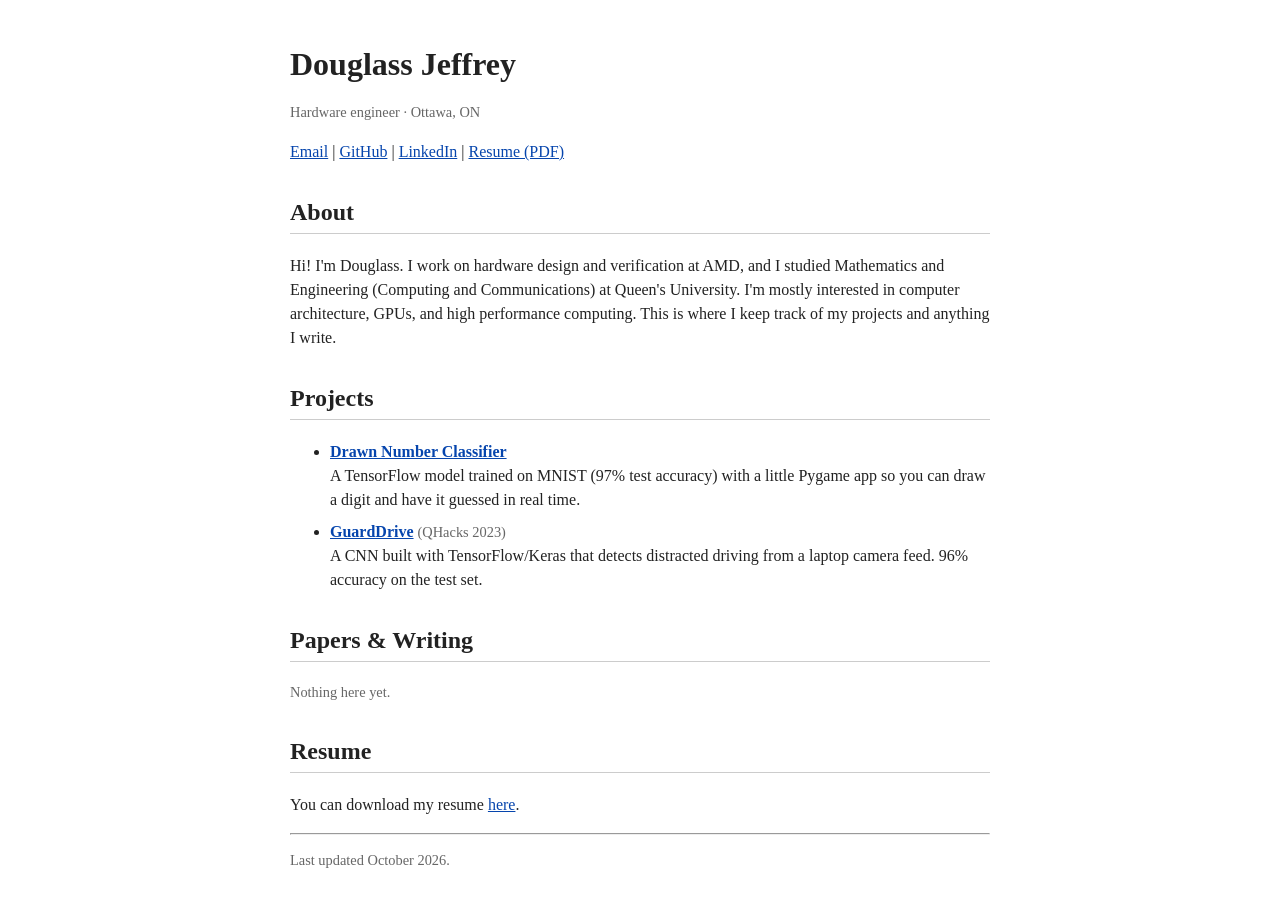
==== index.html @ 1f46cf96 "Demo cmt" ====
<!DOCTYPE html>
<html lang="en">
<head>
  <meta charset="utf-8">
  <meta name="viewport" content="width=device-width, initial-scale=1">
  <title>Douglass Jeffrey</title>
  <style>
    body {
      max-width: 700px;
      margin: 40px auto;
      padding: 0 15px;
      font-family: Georgia, serif;
      line-height: 1.5;
      color: #222;
      background: #fff;
    }
    h1 { margin-bottom: 0; }
    h2 { border-bottom: 1px solid #ccc; padding-bottom: 3px; margin-top: 30px; }
    a { color: #0645ad; }
    .small { color: #666; font-size: 0.9em; }
    li { margin-bottom: 8px; }
  </style>
</head>
<body>

  <h1>Douglass Jeffrey</h1>
  <p class="small">Hardware engineer &middot; Ottawa, ON</p>

  <p>
    <a href="mailto:douglass.a.jeffrey@gmail.com">Email</a> |
    <a href="https://github.com/Douglass-Jeffrey">GitHub</a> |
    <a href="https://www.linkedin.com/in/douglass-jeffrey">LinkedIn</a> |
    <a href="resume.pdf">Resume (PDF)</a>
  </p>

  <h2>About</h2>
  <p>
    Hi! I'm Douglass. I work on hardware design and verification at AMD, and I studied
    Mathematics and Engineering (Computing and Communications) at Queen's University.
    I'm mostly interested in computer architecture, GPUs, and high performance computing.
    This is where I keep track of my projects and anything I write.
  </p>

  <h2>Projects</h2>
  <ul>
    <li>
      <b><a href="https://github.com/Douglass-Jeffrey/Drawn-number-classifier-project">Drawn Number Classifier</a></b><br>
      A TensorFlow model trained on MNIST (97% test accuracy) with a little Pygame app
      so you can draw a digit and have it guessed in real time.
    </li>
    <li>
      <b><a href="https://github.com/Douglass-Jeffrey/qhacks-2023">GuardDrive</a></b> <span class="small">(QHacks 2023)</span><br>
      A CNN built with TensorFlow/Keras that detects distracted driving from a laptop
      camera feed. 96% accuracy on the test set.
    </li>
    <!-- To add a project, copy this:
    <li>
      <b><a href="LINK">Project name</a></b><br>
      One or two sentences about what it does.
    </li>
    -->
  </ul>

  <h2>Papers &amp; Writing</h2>
  <p class="small">Nothing here yet.</p>
  <!-- To add a paper, uncomment and fill in:
  <ul>
    <li>
      <b><a href="papers/my-paper.pdf">Paper title</a></b><br>
      Authors. <i>Venue</i>, Year.
    </li>
  </ul>
  -->

  <h2>Resume</h2>
  <p>You can download my resume <a href="resume.pdf">here</a>.</p>

  <hr>
  <p class="small">Last updated October 2026.</p>

</body>
</html>
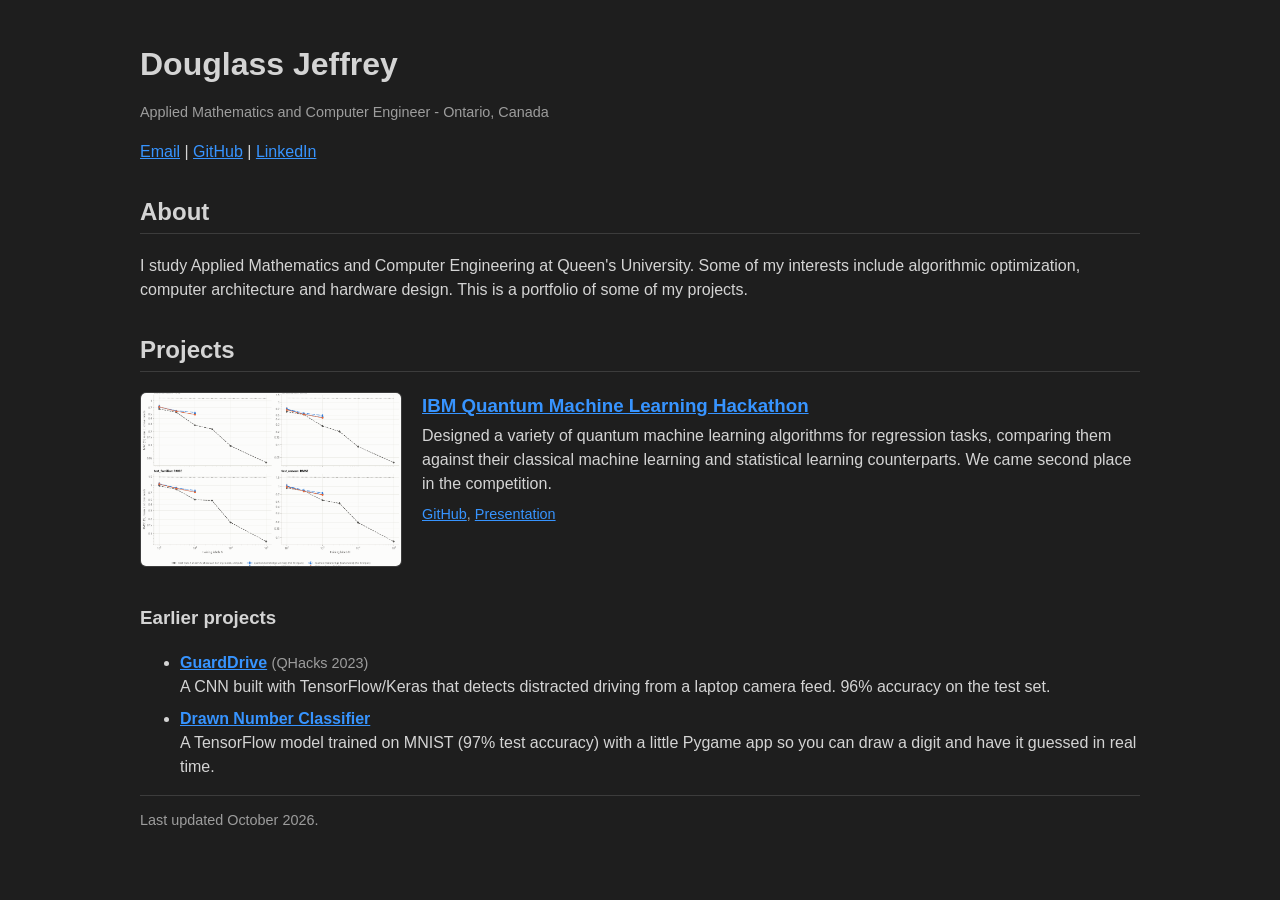
==== commit 3866122e: "commit for qml proj" ====
--- a/index.html
+++ b/index.html
@@ -4,76 +4,86 @@
   <meta charset="utf-8">
   <meta name="viewport" content="width=device-width, initial-scale=1">
   <title>Douglass Jeffrey</title>
-  <style>
-    body {
-      max-width: 700px;
-      margin: 40px auto;
-      padding: 0 15px;
-      font-family: Georgia, serif;
-      line-height: 1.5;
-      color: #222;
-      background: #fff;
-    }
-    h1 { margin-bottom: 0; }
-    h2 { border-bottom: 1px solid #ccc; padding-bottom: 3px; margin-top: 30px; }
-    a { color: #0645ad; }
-    .small { color: #666; font-size: 0.9em; }
-    li { margin-bottom: 8px; }
-  </style>
+  <link rel="stylesheet" href="style.css">
 </head>
 <body>
 
   <h1>Douglass Jeffrey</h1>
-  <p class="small">Hardware engineer &middot; Ottawa, ON</p>
+  <p class="small">Applied Mathematics and Computer Engineer - Ontario, Canada</p>
 
   <p>
-    <a href="mailto:douglass.a.jeffrey@gmail.com">Email</a> |
+    <a href="mailto:douglassjeffrey8@gmail.com">Email</a> |
     <a href="https://github.com/Douglass-Jeffrey">GitHub</a> |
-    <a href="https://www.linkedin.com/in/douglass-jeffrey">LinkedIn</a> |
-    <a href="resume.pdf">Resume (PDF)</a>
+    <a href="https://www.linkedin.com/in/douglass-jeffrey">LinkedIn</a>
+    <!--<a href="resume.pdf">Resume (PDF)</a>-->
   </p>
 
   <h2>About</h2>
   <p>
-    Hi! I'm Douglass. I work on hardware design and verification at AMD, and I studied
-    Mathematics and Engineering (Computing and Communications) at Queen's University.
-    I'm mostly interested in computer architecture, GPUs, and high performance computing.
-    This is where I keep track of my projects and anything I write.
+    I study Applied Mathematics and Computer Engineering at Queen's University. Some of my interests include algorithmic optimization, computer architecture and hardware design. This is a portfolio of some of my projects.
   </p>
 
   <h2>Projects</h2>
+  <!--
+  <article class="project">
+    <a href="projects/polya-capstone.html"><img src="images/capstone-network.jpg" width="600" height="400" alt="A large network rendered in Gephi, with most nodes turned red as the contagion spreads"></a>
+    <div>
+      <h3><a href="projects/polya-capstone.html">P&oacute;lya Contagion on Large Networks</a></h3>
+      <p>
+        Designed a GPU-accelerated algorithm for simulating the graphed P&oacute;lya contagion process on scale free networks with tens of millions of nodes. Optimized the algorithm for performance and scalability on available hardware.  Comparing different intervention strategies to optimize cost while achieving consensus. 
+      </p>
+      <p class="small"><a href="https://github.com/Douglass-Jeffrey/MTHE493_Capstone_Polya_Process_with_Switched_Networks">GitHub</a>, <a href="https://github.com/Douglass-Jeffrey/MTHE493_Capstone_Polya_Process_with_Switched_Networks/blob/optimization/docs/MTHE_493___Thesis.pdf">Thesis</a></p>
+    </div>
+  </article>
+
+  <article class="project">
+    <a href="projects/pipelined-processor.html"><img src="images/processor-pipeline.svg" width="600" height="400" alt="Block diagram of a five-stage pipeline with instruction and data caches in front of SRAM"></a>
+    <div>
+      <h3><a href="projects/pipelined-processor.html">Pipelined RISC-V Processor on an FPGA</a></h3>
+      <p>
+        5-stage pipelined RV32I CPU in Verilog, running at 50 MHz on a Cyclone II FPGA. Features forwarding, branch prediction, and write back direct mapped cache using fabric M4k's and onboard SRAM. 
+      </p>
+      <p class="small"><a href="https://github.com/Douglass-Jeffrey/Cyclone-2-Pipelined-Processor">GitHub</a></p>
+    </div>
+  </article>
+
+  <article class="project">
+    <a href="projects/gradient-free-optimization.html"><img src="images/gfo-cbo-thumb.png" width="600" height="400" alt="A swarm of particles contracting onto the minimum of a bumpy two-dimensional function"></a>
+    <div>
+      <h3><a href="projects/gradient-free-optimization.html">Gradient-Free Optimization on GPUs</a></h3>
+      <p>
+        Consensus-based optimization DJEFFREY TODO
+      </p>
+      <p class="small"><a href="https://github.com/Douglass-Jeffrey/gradient_free_optimization">GitHub</a></p>
+    </div>
+  </article>
+-->
+  <article class="project">
+    <a href="projects/QML-project-qiskit-2026.html"><img src="images/test_run01_learning_curves.png" width="600" height="400" alt="Prediction accuracy plots for a variety of QML, ML, SL models of varying training dataset sizes."></a>
+    <div>
+      <h3><a href="projects/QML-project-qiskit-2026.html">IBM Quantum Machine Learning Hackathon</a></h3>
+      <p>
+        Designed a variety of quantum machine learning algorithms for regression tasks, comparing them against their classical machine learning and statistical learning counterparts. We came second place in the competition.
+      </p>
+      <p class="small"><a href="https://github.com/Douglass-Jeffrey/IBM_Qiskit_Quantum_Computing_Hackathon">GitHub</a>, 
+      <a href="https://github.com/Douglass-Jeffrey/IBM_Qiskit_Quantum_Computing_Hackathon/blob/main/presentation/QM9%20Dipoles%20Quantum%20vs%20Classical%20FINAL%20(1).pdf">Presentation</a>
+      </p>
+    </div>
+  </article>
+
+
+  <h3>Earlier projects</h3>
   <ul>
     <li>
-      <b><a href="https://github.com/Douglass-Jeffrey/Drawn-number-classifier-project">Drawn Number Classifier</a></b><br>
-      A TensorFlow model trained on MNIST (97% test accuracy) with a little Pygame app
-      so you can draw a digit and have it guessed in real time.
+      <b><a href="https://github.com/Douglass-Jeffrey/qhacks-2023">GuardDrive</a></b> <span class="small">(QHacks 2023)</span><br>
+      A CNN built with TensorFlow/Keras that detects distracted driving from a laptop camera feed. 96% accuracy on the test set.
     </li>
     <li>
-      <b><a href="https://github.com/Douglass-Jeffrey/qhacks-2023">GuardDrive</a></b> <span class="small">(QHacks 2023)</span><br>
-      A CNN built with TensorFlow/Keras that detects distracted driving from a laptop
-      camera feed. 96% accuracy on the test set.
+      <b><a href="https://github.com/Douglass-Jeffrey/Drawn-number-classifier-project">Drawn Number Classifier</a></b><br>
+      A TensorFlow model trained on MNIST (97% test accuracy) with a little Pygame app so you can draw a digit and have it guessed in real time.
     </li>
-    <!-- To add a project, copy this:
-    <li>
-      <b><a href="LINK">Project name</a></b><br>
-      One or two sentences about what it does.
-    </li>
-    -->
+
   </ul>
-
-  <h2>Papers &amp; Writing</h2>
-  <p class="small">Nothing here yet.</p>
-  <!-- To add a paper, uncomment and fill in:
-  <ul>
-    <li>
-      <b><a href="papers/my-paper.pdf">Paper title</a></b><br>
-      Authors. <i>Venue</i>, Year.
-    </li>
-  </ul>
-  -->
-
-  <h2>Resume</h2>
-  <p>You can download my resume <a href="resume.pdf">here</a>.</p>
 
   <hr>
   <p class="small">Last updated October 2026.</p>
--- a/style.css
+++ b/style.css
@@ -0,0 +1,57 @@
+html { color-scheme: dark; }
+body {
+  max-width: 1000px;
+  margin: 40px auto;
+  padding: 0 15px;
+  font-family: Verdana, Geneva, Tahoma, sans-serif;
+  line-height: 1.5;
+  color: #d4d4d4;
+  background: #1e1e1e;
+}
+h1 { margin-bottom: 0; }
+h2 { border-bottom: 1px solid #3c3c3c; padding-bottom: 3px; margin-top: 30px; }
+a { color: #3794ff; }
+.small { color: #9d9d9d; font-size: 0.9em; }
+li { margin-bottom: 8px; }
+hr { border: 0; border-top: 1px solid #3c3c3c; }
+
+/* Project cards on the home page */
+.project { display: flex; gap: 20px; align-items: flex-start; margin: 20px 0 30px; }
+.project img {
+  width: 260px;
+  height: auto;
+  aspect-ratio: 3 / 2;
+  object-fit: cover;
+  flex-shrink: 0;
+  border: 1px solid #3c3c3c;
+  border-radius: 6px;
+}
+.project h3 { margin: 0; }
+.project p { margin: 4px 0 8px; }
+
+/* TODO(human): on a phone-width screen the 260px image leaves the text a very
+   narrow column beside it. Add a @media rule here that changes how .project
+   lays out below some screen width. */
+
+/* Project write-up pages */
+figure { margin: 25px 0; }
+figure img, figure video {
+  display: block;
+  width: 100%;
+  height: auto;
+  border: 1px solid #3c3c3c;
+  border-radius: 6px;
+}
+figcaption { color: #9d9d9d; font-size: 0.9em; margin-top: 6px; }
+table { border-collapse: collapse; margin: 15px 0; font-variant-numeric: tabular-nums; }
+th, td { border: 1px solid #3c3c3c; padding: 5px 10px; text-align: left; }
+th { background: #252526; }
+/* Wide tables keep a readable width and scroll sideways on narrow screens instead of widening the page. */
+.table-scroll { overflow-x: auto; }
+.table-scroll table { min-width: 820px; }
+code { font-family: Consolas, "Courier New", monospace; background: #2d2d2d; padding: 1px 4px; border-radius: 3px; }
+/* Displayed equations scroll sideways on narrow screens; .frac stacks a numerator over a denominator. */
+.eq { margin: 15px 0; text-align: center; white-space: nowrap; overflow-x: auto; overflow-y: hidden; }
+.frac { display: inline-block; vertical-align: middle; text-align: center; }
+.frac > span { display: block; padding: 0 4px; }
+.frac > span + span { border-top: 1px solid currentColor; }
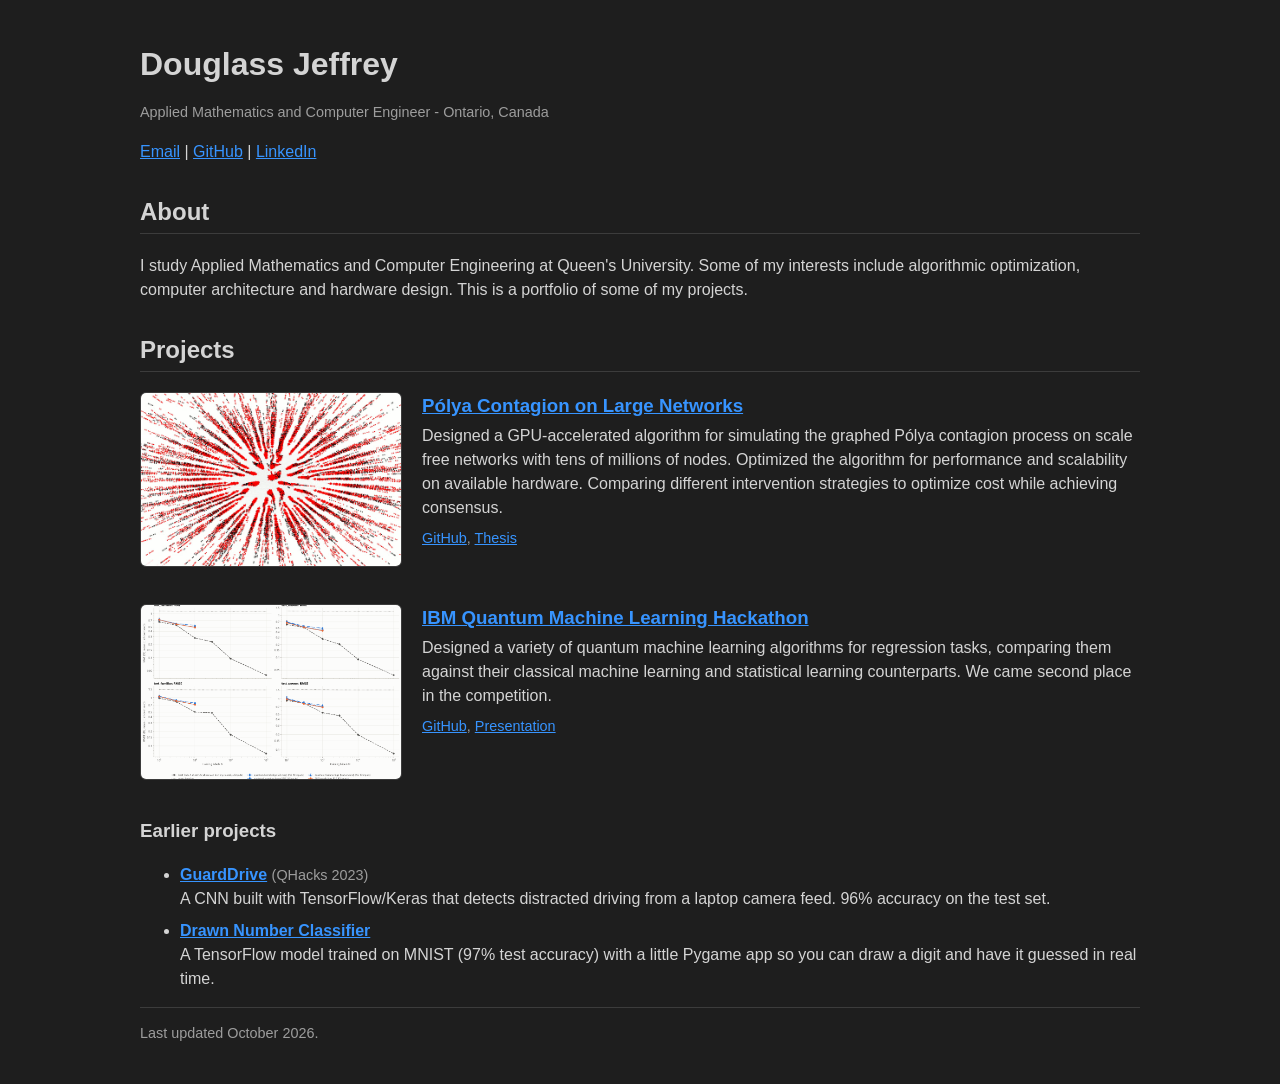
==== commit 9c15af94: "first commit for polya page" ====
--- a/index.html
+++ b/index.html
@@ -24,7 +24,7 @@
   </p>
 
   <h2>Projects</h2>
-  <!--
+  
   <article class="project">
     <a href="projects/polya-capstone.html"><img src="images/capstone-network.jpg" width="600" height="400" alt="A large network rendered in Gephi, with most nodes turned red as the contagion spreads"></a>
     <div>
@@ -35,7 +35,7 @@
       <p class="small"><a href="https://github.com/Douglass-Jeffrey/MTHE493_Capstone_Polya_Process_with_Switched_Networks">GitHub</a>, <a href="https://github.com/Douglass-Jeffrey/MTHE493_Capstone_Polya_Process_with_Switched_Networks/blob/optimization/docs/MTHE_493___Thesis.pdf">Thesis</a></p>
     </div>
   </article>
-
+ <!--
   <article class="project">
     <a href="projects/pipelined-processor.html"><img src="images/processor-pipeline.svg" width="600" height="400" alt="Block diagram of a five-stage pipeline with instruction and data caches in front of SRAM"></a>
     <div>
@@ -57,7 +57,7 @@
       <p class="small"><a href="https://github.com/Douglass-Jeffrey/gradient_free_optimization">GitHub</a></p>
     </div>
   </article>
--->
+  -->
   <article class="project">
     <a href="projects/QML-project-qiskit-2026.html"><img src="images/test_run01_learning_curves.png" width="600" height="400" alt="Prediction accuracy plots for a variety of QML, ML, SL models of varying training dataset sizes."></a>
     <div>
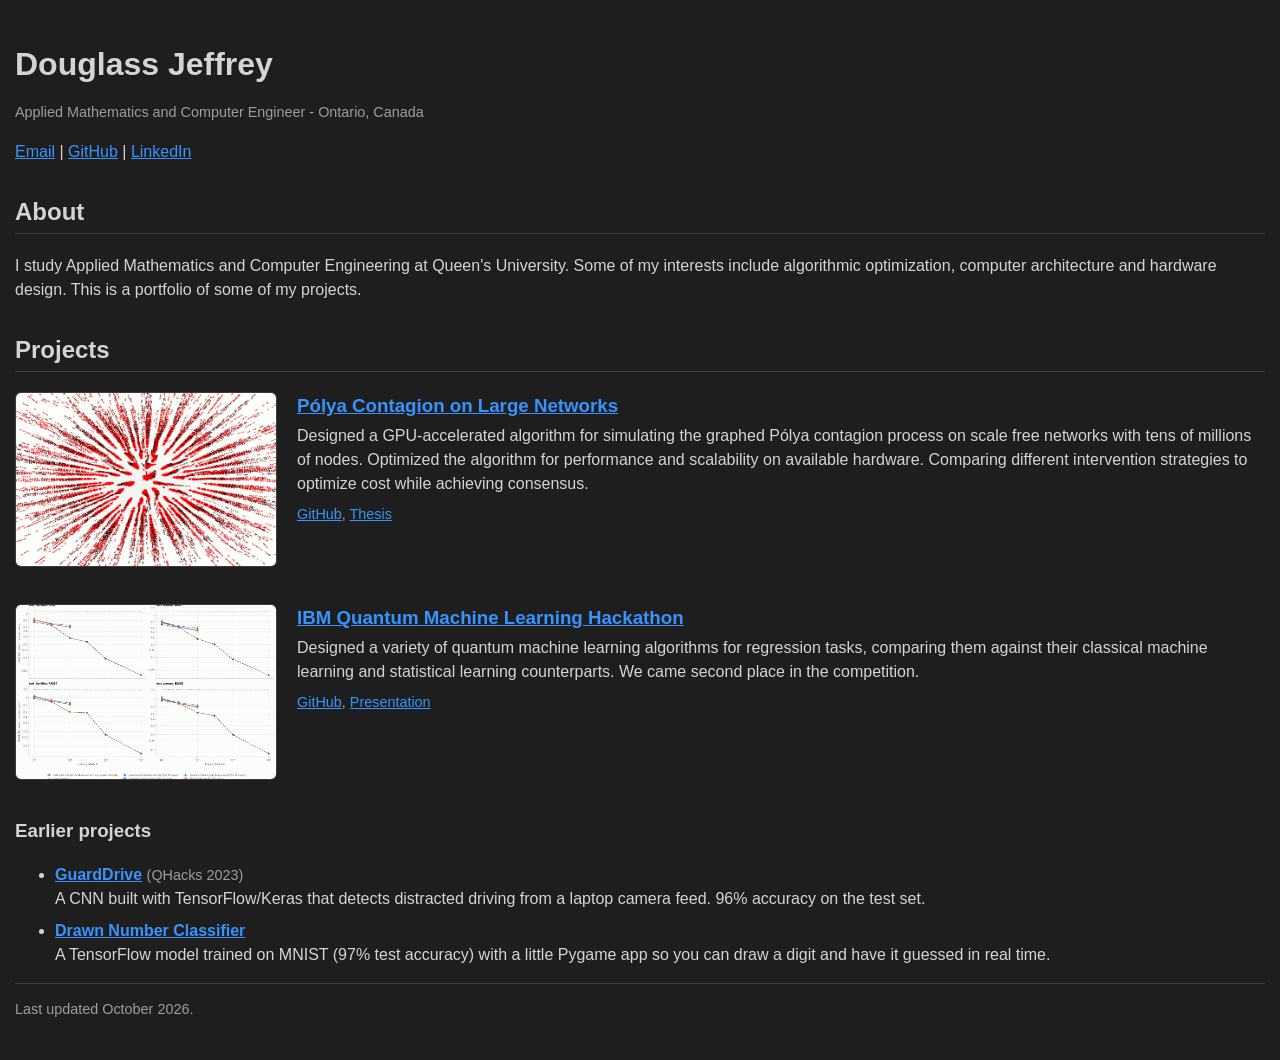
==== commit b99b6342: "changes for polya page, image ordering and formatitng might be broken" ====
--- a/index.html
+++ b/index.html
@@ -2,7 +2,6 @@
 <html lang="en">
 <head>
   <meta charset="utf-8">
-  <meta name="viewport" content="width=device-width, initial-scale=1">
   <title>Douglass Jeffrey</title>
   <link rel="stylesheet" href="style.css">
 </head>
@@ -26,7 +25,7 @@
   <h2>Projects</h2>
   
   <article class="project">
-    <a href="projects/polya-capstone.html"><img src="images/capstone-network.jpg" width="600" height="400" alt="A large network rendered in Gephi, with most nodes turned red as the contagion spreads"></a>
+    <a href="projects/polya-capstone.html"><img src="images/polya-capstone/capstone-network.jpg" width="600" height="400" alt="A large network rendered in Gephi, with most nodes turned red as the contagion spreads"></a>
     <div>
       <h3><a href="projects/polya-capstone.html">P&oacute;lya Contagion on Large Networks</a></h3>
       <p>
@@ -37,7 +36,7 @@
   </article>
  <!--
   <article class="project">
-    <a href="projects/pipelined-processor.html"><img src="images/processor-pipeline.svg" width="600" height="400" alt="Block diagram of a five-stage pipeline with instruction and data caches in front of SRAM"></a>
+    <a href="projects/pipelined-processor.html"><img src="images/pipelined-processor/processor-pipeline.svg" width="600" height="400" alt="Block diagram of a five-stage pipeline with instruction and data caches in front of SRAM"></a>
     <div>
       <h3><a href="projects/pipelined-processor.html">Pipelined RISC-V Processor on an FPGA</a></h3>
       <p>
@@ -48,7 +47,7 @@
   </article>
 
   <article class="project">
-    <a href="projects/gradient-free-optimization.html"><img src="images/gfo-cbo-thumb.png" width="600" height="400" alt="A swarm of particles contracting onto the minimum of a bumpy two-dimensional function"></a>
+    <a href="projects/gradient-free-optimization.html"><img src="images/gradient-free-optimization/gfo-cbo-thumb.png" width="600" height="400" alt="A swarm of particles contracting onto the minimum of a bumpy two-dimensional function"></a>
     <div>
       <h3><a href="projects/gradient-free-optimization.html">Gradient-Free Optimization on GPUs</a></h3>
       <p>
@@ -59,7 +58,7 @@
   </article>
   -->
   <article class="project">
-    <a href="projects/QML-project-qiskit-2026.html"><img src="images/test_run01_learning_curves.png" width="600" height="400" alt="Prediction accuracy plots for a variety of QML, ML, SL models of varying training dataset sizes."></a>
+    <a href="projects/QML-project-qiskit-2026.html"><img src="images/QML-project-qiskit-2026/test_run01_learning_curves.png" width="600" height="400" alt="Prediction accuracy plots for a variety of QML, ML, SL models of varying training dataset sizes."></a>
     <div>
       <h3><a href="projects/QML-project-qiskit-2026.html">IBM Quantum Machine Learning Hackathon</a></h3>
       <p>
--- a/style.css
+++ b/style.css
@@ -1,6 +1,6 @@
 html { color-scheme: dark; }
 body {
-  max-width: 1000px;
+  max-width: 2000px;
   margin: 40px auto;
   padding: 0 15px;
   font-family: Verdana, Geneva, Tahoma, sans-serif;
@@ -29,15 +29,13 @@
 .project h3 { margin: 0; }
 .project p { margin: 4px 0 8px; }
 
-/* TODO(human): on a phone-width screen the 260px image leaves the text a very
-   narrow column beside it. Add a @media rule here that changes how .project
-   lays out below some screen width. */
-
 /* Project write-up pages */
 figure { margin: 25px 0; }
+/* Images fill the column but are never enlarged past their own size, so charts narrower than the column stay sharp. */
 figure img, figure video {
   display: block;
-  width: 100%;
+  width: auto;
+  max-width: 100%;
   height: auto;
   border: 1px solid #3c3c3c;
   border-radius: 6px;
@@ -46,11 +44,8 @@
 table { border-collapse: collapse; margin: 15px 0; font-variant-numeric: tabular-nums; }
 th, td { border: 1px solid #3c3c3c; padding: 5px 10px; text-align: left; }
 th { background: #252526; }
-/* Wide tables keep a readable width and scroll sideways on narrow screens instead of widening the page. */
-.table-scroll { overflow-x: auto; }
-.table-scroll table { min-width: 820px; }
 code { font-family: Consolas, "Courier New", monospace; background: #2d2d2d; padding: 1px 4px; border-radius: 3px; }
-/* Displayed equations scroll sideways on narrow screens; .frac stacks a numerator over a denominator. */
+/* Displayed equations stay on one line and scroll sideways if too wide; .frac stacks a numerator over a denominator. */
 .eq { margin: 15px 0; text-align: center; white-space: nowrap; overflow-x: auto; overflow-y: hidden; }
 .frac { display: inline-block; vertical-align: middle; text-align: center; }
 .frac > span { display: block; padding: 0 4px; }
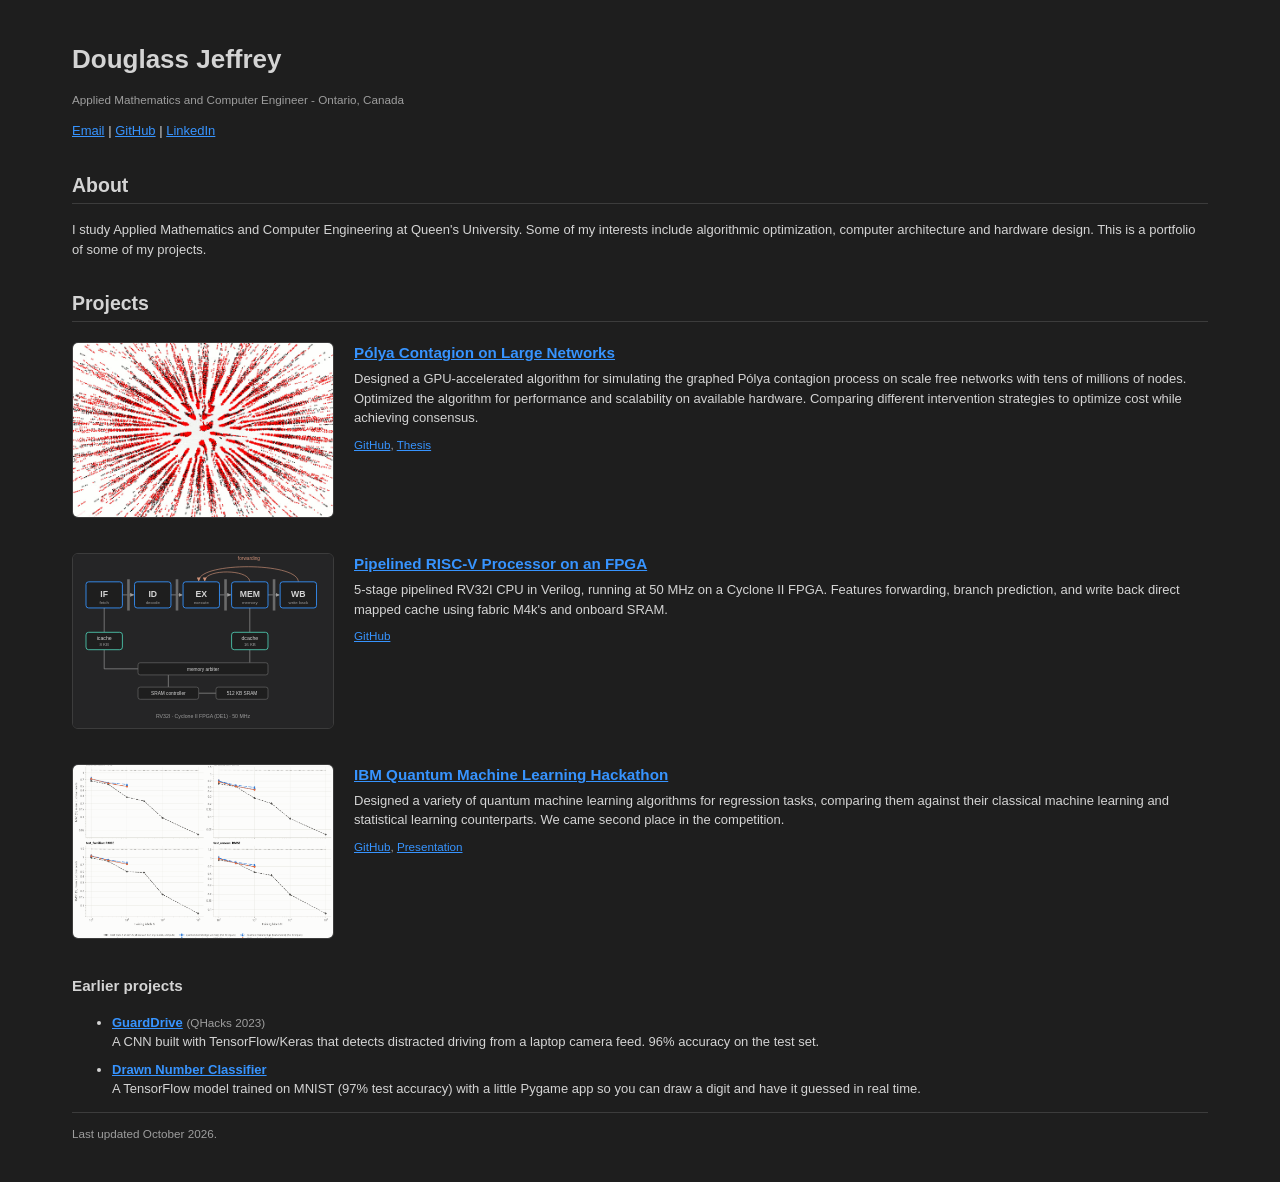
==== commit 941f202e: "formatting changes and polya writeup alterations" ====
--- a/index.html
+++ b/index.html
@@ -34,7 +34,7 @@
       <p class="small"><a href="https://github.com/Douglass-Jeffrey/MTHE493_Capstone_Polya_Process_with_Switched_Networks">GitHub</a>, <a href="https://github.com/Douglass-Jeffrey/MTHE493_Capstone_Polya_Process_with_Switched_Networks/blob/optimization/docs/MTHE_493___Thesis.pdf">Thesis</a></p>
     </div>
   </article>
- <!--
+ 
   <article class="project">
     <a href="projects/pipelined-processor.html"><img src="images/pipelined-processor/processor-pipeline.svg" width="600" height="400" alt="Block diagram of a five-stage pipeline with instruction and data caches in front of SRAM"></a>
     <div>
@@ -45,7 +45,7 @@
       <p class="small"><a href="https://github.com/Douglass-Jeffrey/Cyclone-2-Pipelined-Processor">GitHub</a></p>
     </div>
   </article>
-
+<!--
   <article class="project">
     <a href="projects/gradient-free-optimization.html"><img src="images/gradient-free-optimization/gfo-cbo-thumb.png" width="600" height="400" alt="A swarm of particles contracting onto the minimum of a bumpy two-dimensional function"></a>
     <div>
--- a/style.css
+++ b/style.css
@@ -1,9 +1,12 @@
 html { color-scheme: dark; }
+/* Side margins shrink as you zoom in: 15vw is a fixed share of the window, while the 120px taken off it grows with zoom. They never go below 15px, which is also what phones get. */
 body {
   max-width: 2000px;
   margin: 40px auto;
-  padding: 0 15px;
+  padding: 0 max(15px, 15vw - 120px);
   font-family: Verdana, Geneva, Tahoma, sans-serif;
+  /* 13px at the browser's default 16px. Headings, captions and .small text are sized relative to this, so they shrink with it. */
+  font-size: 0.8125rem;
   line-height: 1.5;
   color: #d4d4d4;
   background: #1e1e1e;
@@ -30,17 +33,31 @@
 .project p { margin: 4px 0 8px; }
 
 /* Project write-up pages */
-figure { margin: 25px 0; }
+/* A figure shrinks to the width of its image and is centred in the column. Figures holding a .row span the whole column. */
+figure { width: fit-content; margin: 25px auto; }
+figure:has(> .row) { width: auto; }
 /* Images fill the column but are never enlarged past their own size, so charts narrower than the column stay sharp. */
 figure img, figure video {
   display: block;
+  box-sizing: border-box;
   width: auto;
   max-width: 100%;
   height: auto;
   border: 1px solid #3c3c3c;
   border-radius: 6px;
 }
-figcaption { color: #9d9d9d; font-size: 0.9em; margin-top: 6px; }
+/* contain: inline-size stops a long caption from widening its figure, so the caption wraps at the image's edges. */
+figcaption { color: #9d9d9d; font-size: 0.9em; margin-top: 6px; contain: inline-size; }
+/* .row puts images (or an image and a table) side by side across the column, centred vertically. Each image's --w is its
+   narrowest width in px. Images share the column in proportion to --w, so screenshots taken at the same scale keep the same
+   text size. When the --w widths no longer fit, as when zooming in, the images stack and each fills the column. */
+.row { display: flex; flex-wrap: wrap; align-items: center; gap: 20px; }
+.row > div { flex: none; max-width: 100%; }
+.row > img, .row > .stack { flex: var(--w) 1 calc(var(--w) * 1px); min-width: 0; }
+/* A .stack inside a .row is a column as tall as the row: its image sits at the bottom and the table is centred in the space above it. */
+.stack { align-self: stretch; display: flex; flex-direction: column; }
+.stack > div { margin: auto; max-width: 100%; }
+.stack > img { width: 100%; }
 table { border-collapse: collapse; margin: 15px 0; font-variant-numeric: tabular-nums; }
 th, td { border: 1px solid #3c3c3c; padding: 5px 10px; text-align: left; }
 th { background: #252526; }
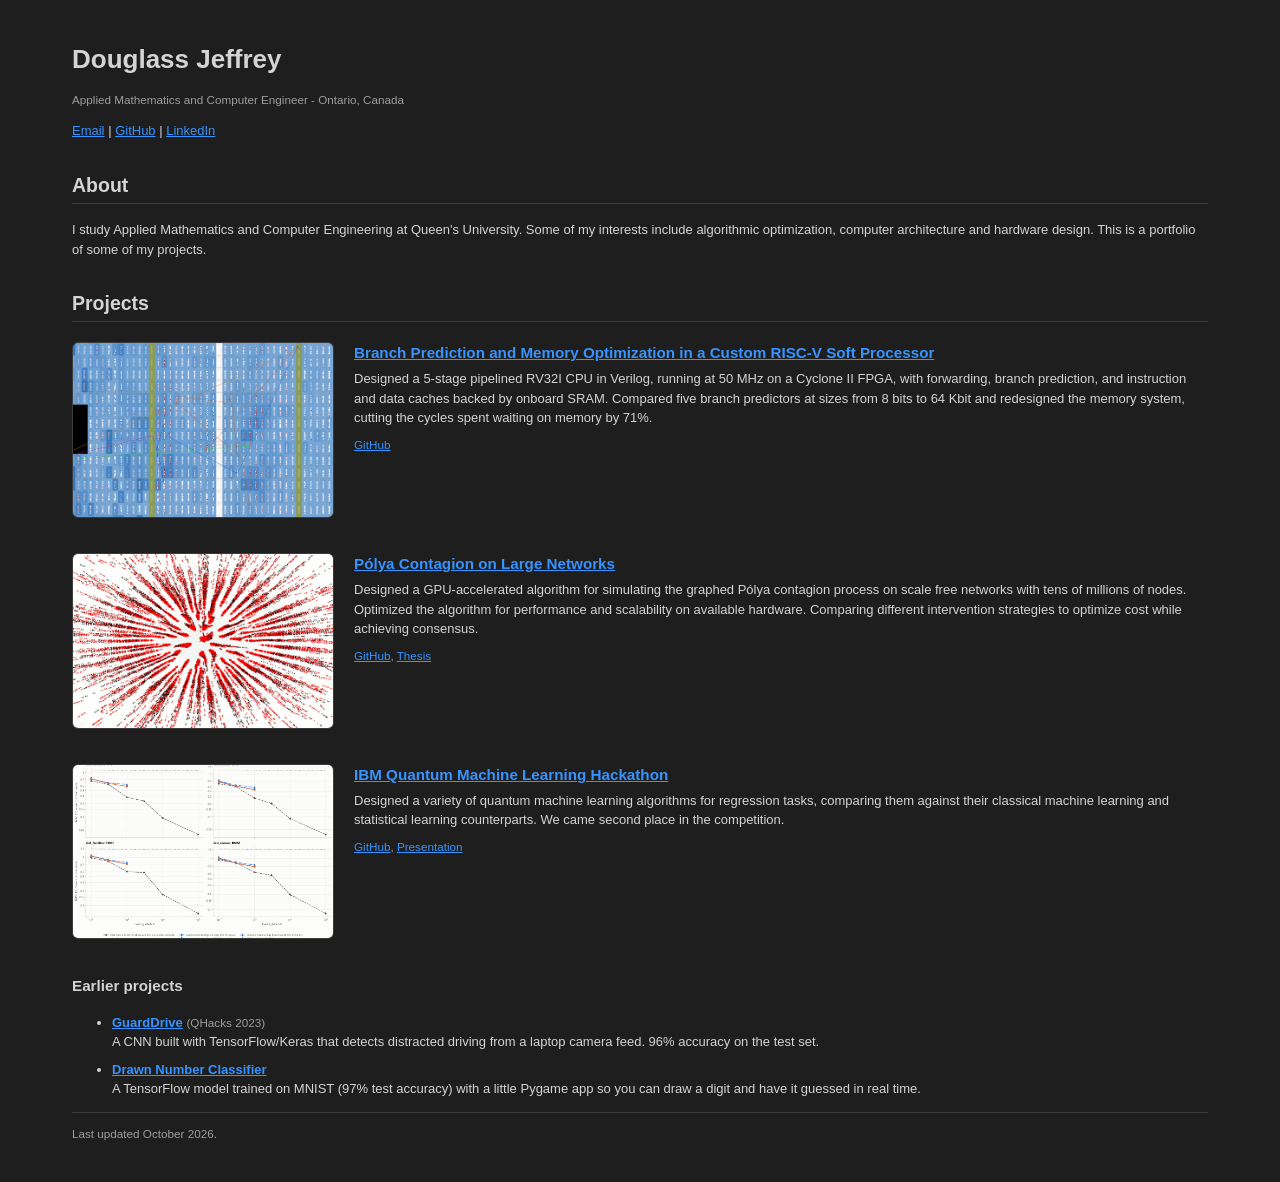
==== commit f7123ec2: "processor study and some more small changes" ====
--- a/index.html
+++ b/index.html
@@ -23,7 +23,16 @@
   </p>
 
   <h2>Projects</h2>
-  
+    <article class="project">
+    <a href="projects/pipelined-processor.html"><img src="images/pipelined-processor/chip_planner_2_worst_case_paths_zoomed.png" width="600" height="400" alt="Quartus Chip Planner view of the FPGA's logic array blocks, with the processor's two slowest timing paths, one orange and one blue, zig-zagging across the chip"></a>
+    <div>
+      <h3><a href="projects/pipelined-processor.html">Branch Prediction and Memory Optimization in a Custom RISC-V Soft Processor</a></h3>
+      <p>
+        Designed a 5-stage pipelined RV32I CPU in Verilog, running at 50 MHz on a Cyclone II FPGA, with forwarding, branch prediction, and instruction and data caches backed by onboard SRAM. Compared five branch predictors at sizes from 8 bits to 64 Kbit and redesigned the memory system, cutting the cycles spent waiting on memory by 71%.
+      </p>
+      <p class="small"><a href="https://github.com/Douglass-Jeffrey/Cyclone-2-Pipelined-Processor">GitHub</a></p>
+    </div>
+  </article>
   <article class="project">
     <a href="projects/polya-capstone.html"><img src="images/polya-capstone/capstone-network.jpg" width="600" height="400" alt="A large network rendered in Gephi, with most nodes turned red as the contagion spreads"></a>
     <div>
@@ -32,17 +41,6 @@
         Designed a GPU-accelerated algorithm for simulating the graphed P&oacute;lya contagion process on scale free networks with tens of millions of nodes. Optimized the algorithm for performance and scalability on available hardware.  Comparing different intervention strategies to optimize cost while achieving consensus. 
       </p>
       <p class="small"><a href="https://github.com/Douglass-Jeffrey/MTHE493_Capstone_Polya_Process_with_Switched_Networks">GitHub</a>, <a href="https://github.com/Douglass-Jeffrey/MTHE493_Capstone_Polya_Process_with_Switched_Networks/blob/optimization/docs/MTHE_493___Thesis.pdf">Thesis</a></p>
-    </div>
-  </article>
- 
-  <article class="project">
-    <a href="projects/pipelined-processor.html"><img src="images/pipelined-processor/processor-pipeline.svg" width="600" height="400" alt="Block diagram of a five-stage pipeline with instruction and data caches in front of SRAM"></a>
-    <div>
-      <h3><a href="projects/pipelined-processor.html">Pipelined RISC-V Processor on an FPGA</a></h3>
-      <p>
-        5-stage pipelined RV32I CPU in Verilog, running at 50 MHz on a Cyclone II FPGA. Features forwarding, branch prediction, and write back direct mapped cache using fabric M4k's and onboard SRAM. 
-      </p>
-      <p class="small"><a href="https://github.com/Douglass-Jeffrey/Cyclone-2-Pipelined-Processor">GitHub</a></p>
     </div>
   </article>
 <!--
